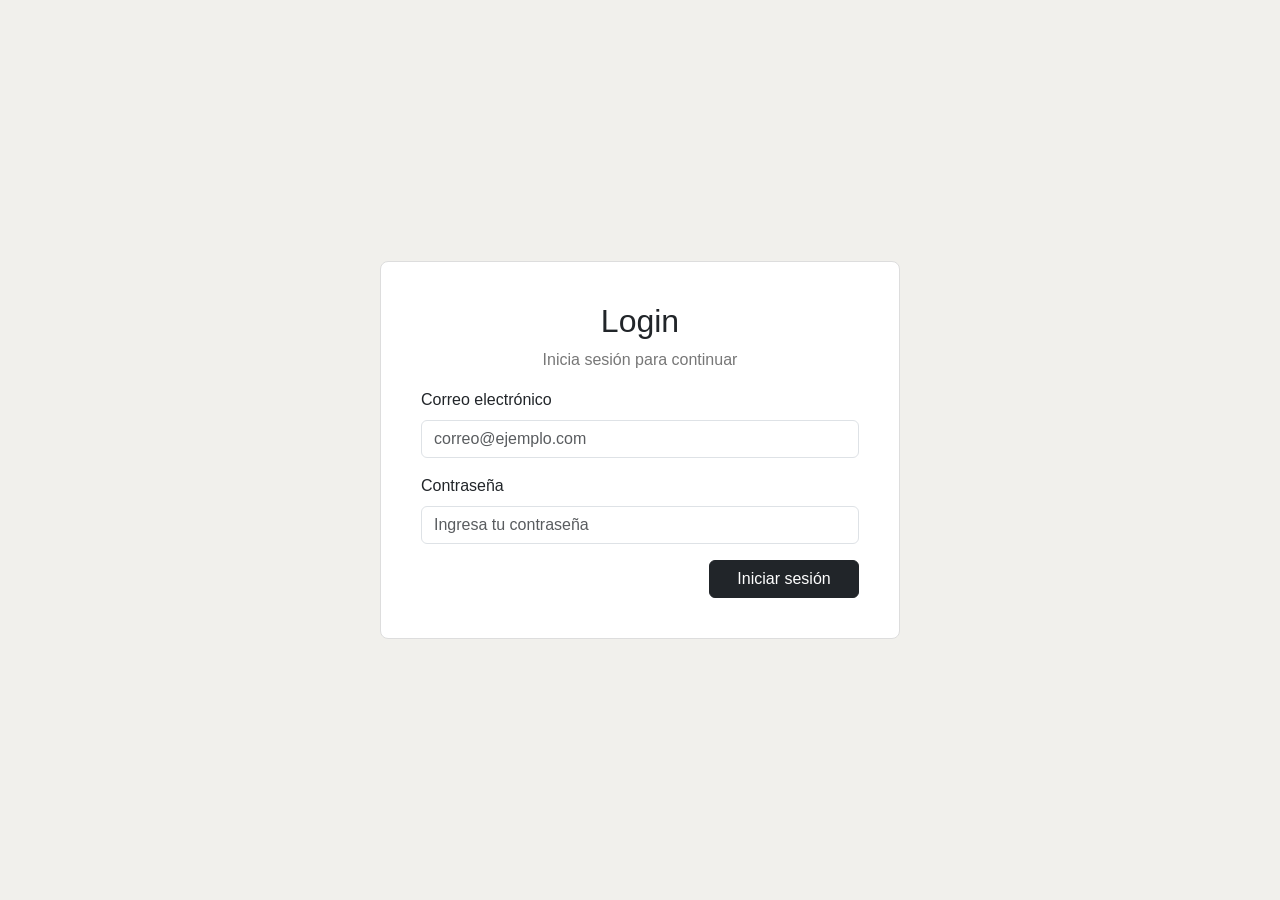
==== index.html @ edaa7eb1 "Primer commit" ====
<!doctype html>
<html lang="es">
  <head>
    <meta charset="UTF-8" />
    <meta name="viewport" content="width=device-width, initial-scale=1.0" />

    <title>Mi Sistema</title>
    <link href="https://cdn.jsdelivr.net/npm/bootstrap@5.3.3/dist/css/bootstrap.min.css" rel="stylesheet" />
    <link rel="stylesheet" href="css/index.css" />
  </head>

  <body>
    <!-- Navbar -->
    <nav class="navbar navbar-dark bg-dark">
      <div class="container-fluid">
        <!-- Botón hamburguesa -->
        <button class="btn btn-dark" id="btnMenu" type="button" aria-label="Abrir menú">☰</button>

        <span class="navbar-brand mb-0 h1"> Sistema </span>

        <div class="dropdown">
          <button
            class="btn btn-dark dropdown-toggle"
            type="button"
            data-bs-toggle="dropdown"
            aria-expanded="false"
            id="usuarioNavbar"
          >
            Usuario
          </button>

          <ul class="dropdown-menu dropdown-menu-end">
            <li>
              <button class="dropdown-item" onclick="cerrarSesion()">Salir del sistema</button>
            </li>
          </ul>
        </div>
      </div>
    </nav>

    <main class="container mt-4">
      <h2>Bienvenido al sistema</h2>
    </main>

    <script src="https://cdn.jsdelivr.net/npm/bootstrap@5.3.3/dist/js/bootstrap.bundle.min.js"></script>
    <script src="js/index.js"></script>
  </body>
</html>
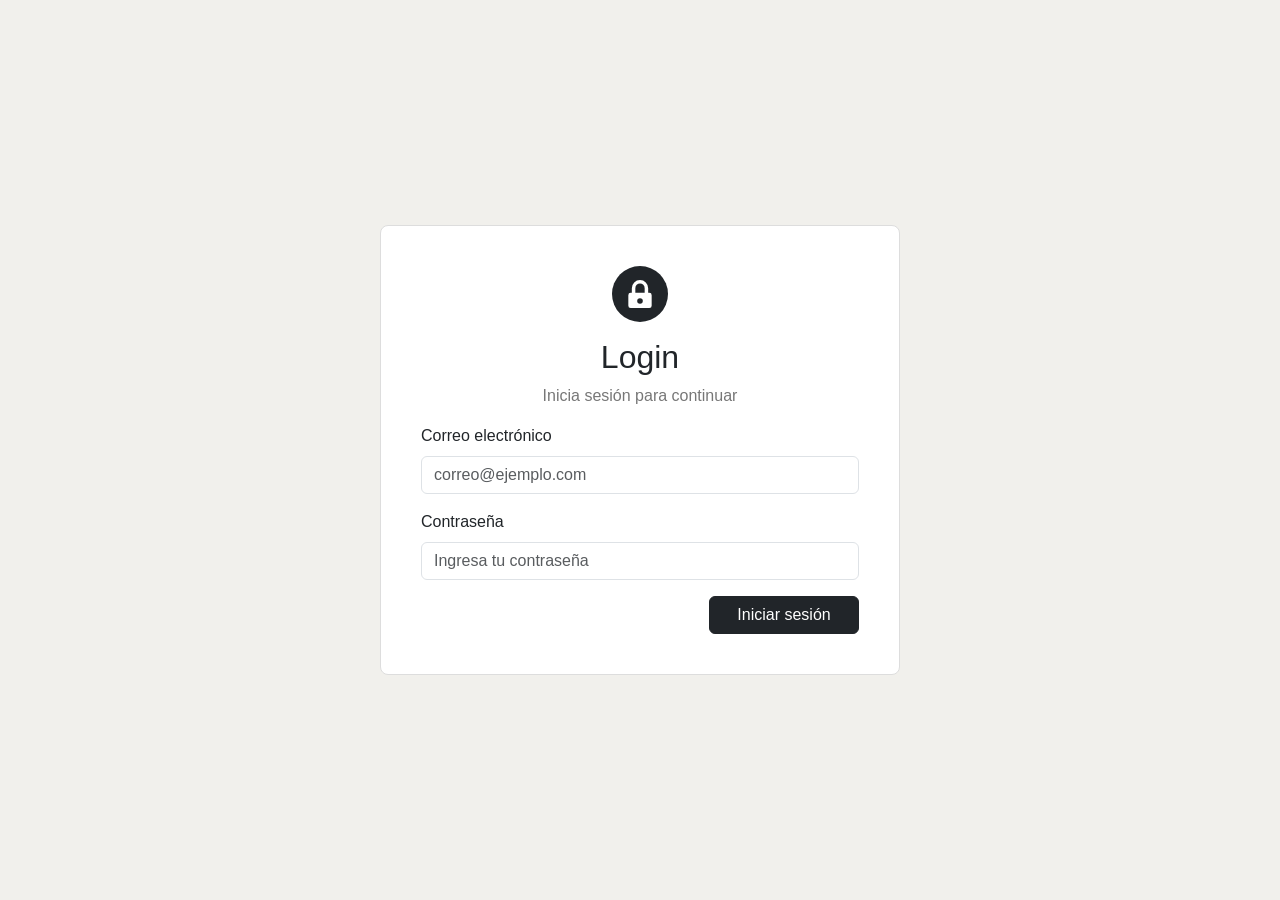
==== commit f07138eb: "Segunda parte actividad" ====
--- a/index.html
+++ b/index.html
@@ -5,6 +5,7 @@
     <meta name="viewport" content="width=device-width, initial-scale=1.0" />
 
     <title>Mi Sistema</title>
+    <link rel="icon" href="img/logo.svg" type="image/svg+xml" />
     <link href="https://cdn.jsdelivr.net/npm/bootstrap@5.3.3/dist/css/bootstrap.min.css" rel="stylesheet" />
     <link rel="stylesheet" href="css/index.css" />
   </head>
@@ -13,10 +14,13 @@
     <!-- Navbar -->
     <nav class="navbar navbar-dark bg-dark">
       <div class="container-fluid">
-        <!-- Botón hamburguesa -->
-        <button class="btn btn-dark" id="btnMenu" type="button" aria-label="Abrir menú">☰</button>
+        <!-- Botón hamburguesa: abre/cierra la sidebar -->
+        <button class="btn btn-dark" id="btnMenu" type="button" aria-label="Abrir menú" aria-expanded="true">☰</button>
 
-        <span class="navbar-brand mb-0 h1"> Sistema </span>
+        <span class="navbar-brand mb-0 h1 d-flex align-items-center gap-2">
+          <img src="img/logo.svg" alt="" width="28" height="28" />
+          Sistema
+        </span>
 
         <div class="dropdown">
           <button
@@ -38,11 +42,148 @@
       </div>
     </nav>
 
-    <main class="container mt-4">
-      <h2>Bienvenido al sistema</h2>
-    </main>
+    <div class="layout">
+      <!-- Sidebar -->
+      <aside class="sidebar" id="sidebar">
+        <ul class="nav flex-column">
+          <li class="nav-item">
+            <a class="nav-link enlace-vista activo" href="#" data-vista="inicio">🏠 Inicio</a>
+          </li>
+
+          <li class="nav-item">
+            <a
+              class="nav-link d-flex justify-content-between align-items-center"
+              href="#"
+              data-bs-toggle="collapse"
+              data-bs-target="#submenuUsuarios"
+              aria-expanded="false"
+              aria-controls="submenuUsuarios"
+              id="toggleUsuarios"
+            >
+              <span>👤 Usuarios</span>
+              <span class="flecha">▾</span>
+            </a>
+            <ul class="collapse submenu" id="submenuUsuarios">
+              <li>
+                <a class="nav-link enlace-vista" href="#" data-vista="captura">Captura</a>
+              </li>
+            </ul>
+          </li>
+
+          <li class="nav-item">
+            <a class="nav-link enlace-vista" href="#" data-vista="alumnos">🎓 Alumnos</a>
+          </li>
+        </ul>
+      </aside>
+
+      <!-- Contenido principal -->
+      <main class="contenido" id="contenido">
+
+        <!-- Vista: Inicio -->
+        <section class="vista" id="vista-inicio">
+          <h2>Bienvenido al sistema</h2>
+          <p class="text-muted">
+            Usa el menú lateral para capturar usuarios nuevos (Usuarios &rsaquo; Captura)
+            o para registrar alumnos y calcular su edad (Alumnos).
+          </p>
+        </section>
+
+        <!-- Vista: Usuarios > Captura -->
+        <section class="vista d-none" id="vista-captura">
+          <h2>Usuarios &rsaquo; Captura</h2>
+          <p class="text-muted">Formulario validado con <code>validarCorreo()</code> y <code>validarPassword()</code> de utileria.js.</p>
+
+          <form id="formCaptura" novalidate class="formulario-angosto">
+            <div class="mb-3">
+              <label class="form-label" for="capNombre">Nombre de usuario</label>
+              <input type="text" class="form-control" id="capNombre" placeholder="Nombre completo" />
+              <div class="form-text text-danger" id="errorCapNombre"></div>
+            </div>
+
+            <div class="mb-3">
+              <label class="form-label" for="capCorreo">Correo electrónico</label>
+              <input type="email" class="form-control" id="capCorreo" placeholder="usuario@correo.com" />
+              <div class="form-text text-danger" id="errorCapCorreo"></div>
+            </div>
+
+            <div class="mb-3">
+              <label class="form-label" for="capPassword">Contraseña</label>
+              <input type="password" class="form-control" id="capPassword" placeholder="Mín. 8 caracteres" />
+              <div class="form-text text-danger" id="errorCapPassword"></div>
+            </div>
+
+            <button type="submit" class="btn btn-dark">Guardar usuario</button>
+            <span class="ms-2 text-success" id="exitoCaptura"></span>
+          </form>
+
+          <table class="table table-sm mt-4" id="tablaUsuarios">
+            <thead>
+              <tr><th>Nombre</th><th>Correo</th></tr>
+            </thead>
+            <tbody></tbody>
+          </table>
+        </section>
+
+        <!-- Vista: Alumnos -->
+        <section class="vista d-none" id="vista-alumnos">
+          <h2>Alumnos</h2>
+          <p class="text-muted">
+            El número de control se valida con <code>validarLongitud()</code> (6 dígitos) y la edad
+            se calcula con <code>calcularEdad()</code> / <code>esMayorDeEdad()</code> de utileria.js.
+          </p>
+
+          <form id="formAlumno" novalidate class="formulario-angosto">
+            <div class="mb-3">
+              <label class="form-label" for="alNombre">Nombre del alumno</label>
+              <input type="text" class="form-control" id="alNombre" placeholder="Nombre completo" />
+              <div class="form-text text-danger" id="errorAlNombre"></div>
+            </div>
+
+            <div class="mb-3">
+              <label class="form-label" for="alControl">Número de control (6 dígitos)</label>
+              <input type="text" class="form-control" id="alControl" maxlength="6" placeholder="202310" inputmode="numeric" />
+              <div class="form-text text-danger" id="errorAlControl"></div>
+            </div>
+
+            <div class="mb-3">
+              <label class="form-label" for="alFecha">Fecha de nacimiento</label>
+              <input type="date" class="form-control" id="alFecha" />
+              <div class="form-text text-danger" id="errorAlFecha"></div>
+            </div>
+
+            <button type="submit" class="btn btn-dark">Registrar y calcular edad</button>
+          </form>
+
+          <table class="table table-sm mt-4" id="tablaAlumnos">
+            <thead>
+              <tr><th>Nombre</th><th>No. control</th><th>Edad</th></tr>
+            </thead>
+            <tbody></tbody>
+          </table>
+        </section>
+
+      </main>
+    </div>
+
+    <!-- Modal de edad -->
+    <div class="modal fade" id="modalEdad" tabindex="-1" aria-labelledby="modalEdadTitulo" aria-hidden="true">
+      <div class="modal-dialog modal-dialog-centered">
+        <div class="modal-content">
+          <div class="modal-header">
+            <h5 class="modal-title" id="modalEdadTitulo">Edad calculada</h5>
+            <button type="button" class="btn-close" data-bs-dismiss="modal" aria-label="Cerrar"></button>
+          </div>
+          <div class="modal-body text-center">
+            <p class="mb-1" id="modalEdadNombre"></p>
+            <div class="modal-edad-numero" id="modalEdadNumero">--</div>
+            <span class="badge" id="modalEdadBadge"></span>
+          </div>
+        </div>
+      </div>
+    </div>
 
     <script src="https://cdn.jsdelivr.net/npm/bootstrap@5.3.3/dist/js/bootstrap.bundle.min.js"></script>
+    <script src="js/utileria.js"></script>
     <script src="js/index.js"></script>
   </body>
 </html>
--- a/css/index.css
+++ b/css/index.css
@@ -0,0 +1,105 @@
+body {
+  margin: 0;
+  font-family: Arial, Helvetica, sans-serif;
+  background-color: #f1f0ec;
+}
+
+/* ------------------------------- layout general ------------------------------- */
+
+.layout {
+  display: flex;
+  min-height: calc(100vh - 56px); /* 56px = alto típico de la navbar de Bootstrap */
+}
+
+.contenido {
+  flex: 1;
+  padding: 24px;
+  transition: margin-left 0.25s ease;
+}
+
+/* ---------------------------------- sidebar ---------------------------------- */
+
+.sidebar {
+  width: 240px;
+  background-color: #212529;
+  color: #f1f0ec;
+  flex-shrink: 0;
+  overflow-y: auto;
+  transition: margin-left 0.25s ease;
+}
+
+.sidebar .nav-link {
+  color: #d7d7d7;
+  padding: 10px 16px;
+  cursor: pointer;
+}
+
+.sidebar .nav-link:hover,
+.sidebar .nav-link.activo {
+  background-color: #343a40;
+  color: #ffffff;
+}
+
+.sidebar .flecha {
+  transition: transform 0.2s ease;
+}
+
+.sidebar [aria-expanded="true"] .flecha {
+  transform: rotate(180deg);
+}
+
+.submenu {
+  list-style: none;
+  margin: 0;
+  padding: 0;
+  background-color: #1a1d20;
+}
+
+.submenu .nav-link {
+  padding-left: 40px;
+  font-size: 0.92rem;
+}
+
+/* Sidebar colapsada (botón hamburguesa) */
+body.sidebar-cerrada .sidebar {
+  margin-left: -240px;
+}
+
+/* En pantallas chicas, la sidebar empieza cerrada y flota encima del contenido */
+@media (max-width: 768px) {
+  .sidebar {
+    position: fixed;
+    top: 56px;
+    bottom: 0;
+    left: 0;
+    z-index: 1030;
+  }
+  body:not(.sidebar-cerrada) .sidebar {
+    box-shadow: 4px 0 12px rgba(0, 0, 0, 0.25);
+  }
+  body.sidebar-cerrada .sidebar {
+    margin-left: -240px;
+  }
+  body:not(.sidebar-cerrada) .contenido {
+    margin-left: 0;
+  }
+}
+
+/* -------------------------------- vistas / forms -------------------------------- */
+
+.vista.d-none {
+  display: none;
+}
+
+.formulario-angosto {
+  max-width: 420px;
+}
+
+/* ----------------------------------- modal ----------------------------------- */
+
+.modal-edad-numero {
+  font-size: 48px;
+  font-weight: 700;
+  color: #212529;
+  margin: 8px 0;
+}
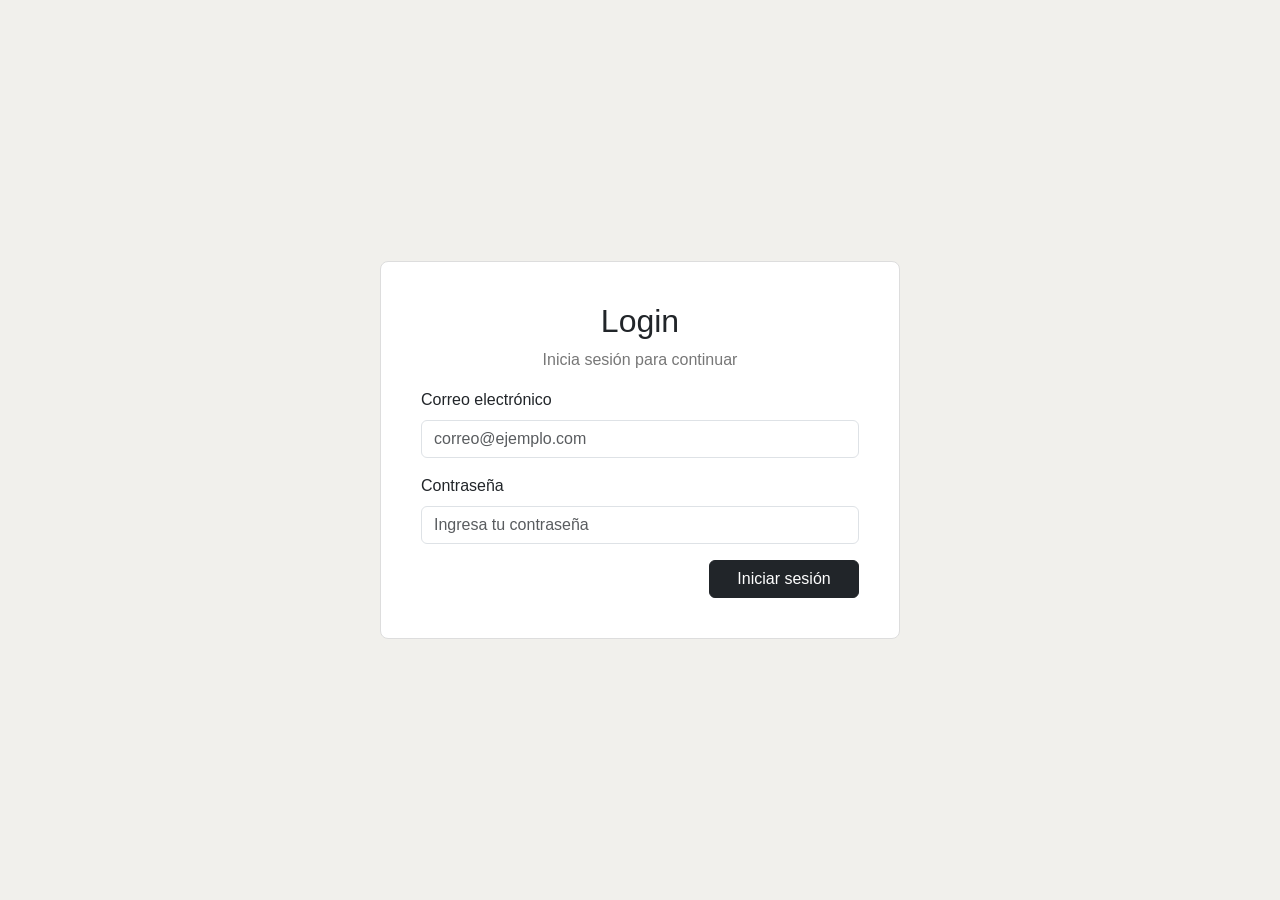
==== commit 2e19a596: "Implementacion de Boostrap" ====
--- a/index.html
+++ b/index.html
@@ -7,6 +7,7 @@
     <title>Mi Sistema</title>
     <link rel="icon" href="img/logo.svg" type="image/svg+xml" />
     <link href="https://cdn.jsdelivr.net/npm/bootstrap@5.3.3/dist/css/bootstrap.min.css" rel="stylesheet" />
+    <link rel="stylesheet" href="https://cdn.jsdelivr.net/npm/bootstrap-icons@1.11.3/font/bootstrap-icons.min.css" />
     <link rel="stylesheet" href="css/index.css" />
   </head>
 
@@ -15,7 +16,9 @@
     <nav class="navbar navbar-dark bg-dark">
       <div class="container-fluid">
         <!-- Botón hamburguesa: abre/cierra la sidebar -->
-        <button class="btn btn-dark" id="btnMenu" type="button" aria-label="Abrir menú" aria-expanded="true">☰</button>
+        <button class="btn btn-dark" id="btnMenu" type="button" aria-label="Abrir menú" aria-expanded="false">
+          ☰
+        </button>
 
         <span class="navbar-brand mb-0 h1 d-flex align-items-center gap-2">
           <img src="img/logo.svg" alt="" width="28" height="28" />
@@ -47,7 +50,10 @@
       <aside class="sidebar" id="sidebar">
         <ul class="nav flex-column">
           <li class="nav-item">
-            <a class="nav-link enlace-vista activo" href="#" data-vista="inicio">🏠 Inicio</a>
+            <a class="nav-link enlace-vista activo" href="#" data-vista="inicio">
+              <i class="bi bi-house"></i>
+              <span>Inicio</span>
+            </a>
           </li>
 
           <li class="nav-item">
@@ -60,8 +66,13 @@
               aria-controls="submenuUsuarios"
               id="toggleUsuarios"
             >
-              <span>👤 Usuarios</span>
-              <span class="flecha">▾</span>
+              <span>
+                <i class="bi bi-people"></i>
+                Usuarios
+              </span>
+              <span class="flecha">
+                <i class="bi bi-chevron-down"></i>
+              </span>
             </a>
             <ul class="collapse submenu" id="submenuUsuarios">
               <li>
@@ -71,27 +82,31 @@
           </li>
 
           <li class="nav-item">
-            <a class="nav-link enlace-vista" href="#" data-vista="alumnos">🎓 Alumnos</a>
+            <a class="nav-link enlace-vista" href="#" data-vista="alumnos">
+              <i class="bi bi-mortarboard"></i>
+              <span>Alumnos</span>
+            </a>
           </li>
         </ul>
       </aside>
 
       <!-- Contenido principal -->
       <main class="contenido" id="contenido">
-
         <!-- Vista: Inicio -->
         <section class="vista" id="vista-inicio">
           <h2>Bienvenido al sistema</h2>
           <p class="text-muted">
-            Usa el menú lateral para capturar usuarios nuevos (Usuarios &rsaquo; Captura)
-            o para registrar alumnos y calcular su edad (Alumnos).
+            Usa el menú lateral para capturar usuarios nuevos (Usuarios &rsaquo; Captura) o para registrar alumnos y
+            calcular su edad (Alumnos).
           </p>
         </section>
 
         <!-- Vista: Usuarios > Captura -->
         <section class="vista d-none" id="vista-captura">
           <h2>Usuarios &rsaquo; Captura</h2>
-          <p class="text-muted">Formulario validado con <code>validarCorreo()</code> y <code>validarPassword()</code> de utileria.js.</p>
+          <p class="text-muted">
+            Formulario validado con <code>validarCorreo()</code> y <code>validarPassword()</code> de utileria.js.
+          </p>
 
           <form id="formCaptura" novalidate class="formulario-angosto">
             <div class="mb-3">
@@ -118,7 +133,10 @@
 
           <table class="table table-sm mt-4" id="tablaUsuarios">
             <thead>
-              <tr><th>Nombre</th><th>Correo</th></tr>
+              <tr>
+                <th>Nombre</th>
+                <th>Correo</th>
+              </tr>
             </thead>
             <tbody></tbody>
           </table>
@@ -128,8 +146,8 @@
         <section class="vista d-none" id="vista-alumnos">
           <h2>Alumnos</h2>
           <p class="text-muted">
-            El número de control se valida con <code>validarLongitud()</code> (6 dígitos) y la edad
-            se calcula con <code>calcularEdad()</code> / <code>esMayorDeEdad()</code> de utileria.js.
+            El número de control se valida con <code>validarLongitud()</code> (6 dígitos) y la edad se calcula con
+            <code>calcularEdad()</code> / <code>esMayorDeEdad()</code> de utileria.js.
           </p>
 
           <form id="formAlumno" novalidate class="formulario-angosto">
@@ -141,7 +159,14 @@
 
             <div class="mb-3">
               <label class="form-label" for="alControl">Número de control (6 dígitos)</label>
-              <input type="text" class="form-control" id="alControl" maxlength="6" placeholder="202310" inputmode="numeric" />
+              <input
+                type="text"
+                class="form-control"
+                id="alControl"
+                maxlength="6"
+                placeholder="202310"
+                inputmode="numeric"
+              />
               <div class="form-text text-danger" id="errorAlControl"></div>
             </div>
 
@@ -156,12 +181,15 @@
 
           <table class="table table-sm mt-4" id="tablaAlumnos">
             <thead>
-              <tr><th>Nombre</th><th>No. control</th><th>Edad</th></tr>
+              <tr>
+                <th>Nombre</th>
+                <th>No. control</th>
+                <th>Edad</th>
+              </tr>
             </thead>
             <tbody></tbody>
           </table>
         </section>
-
       </main>
     </div>
 
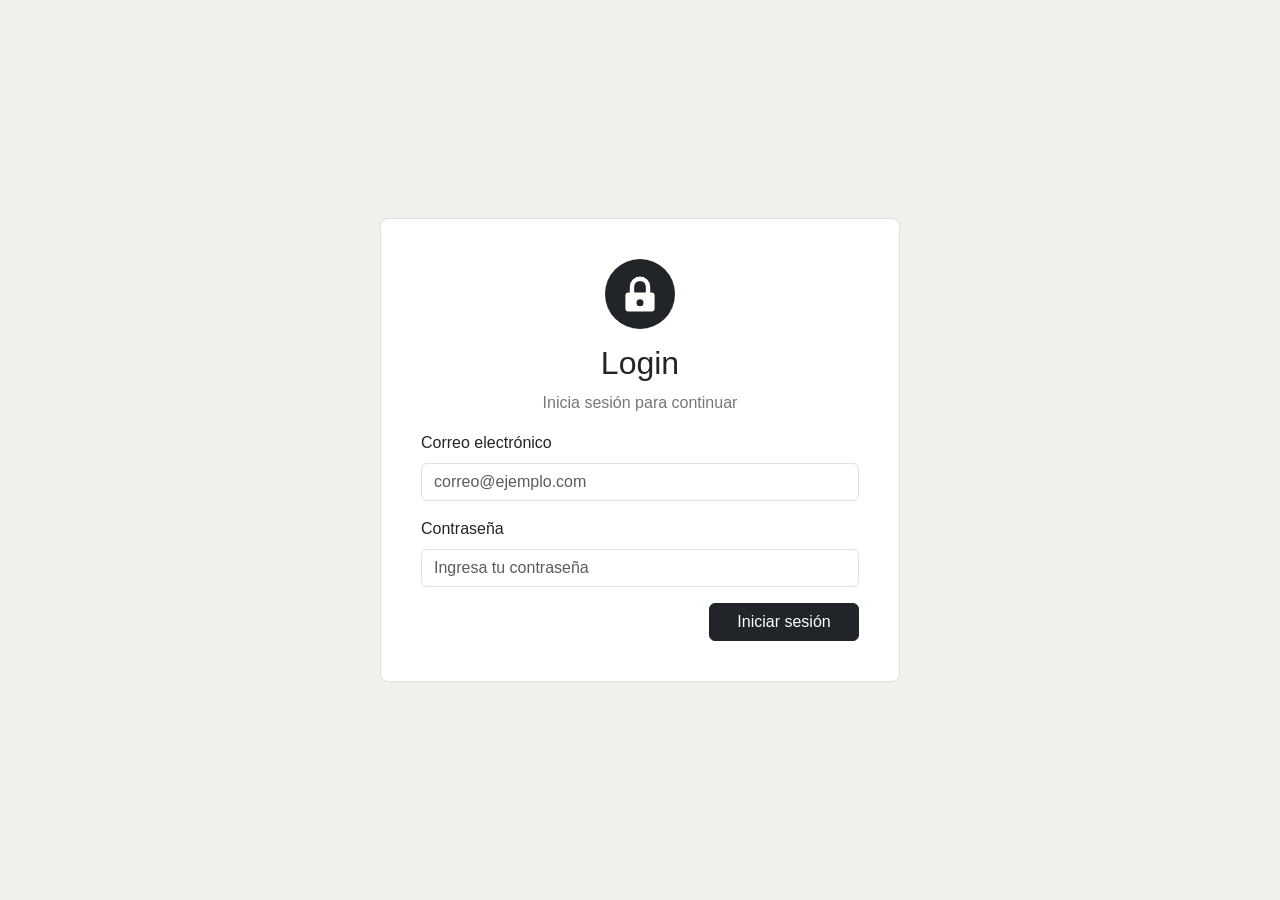
==== commit 1d227b65: "Actualizacion" ====
--- a/index.html
+++ b/index.html
@@ -4,7 +4,7 @@
     <meta charset="UTF-8" />
     <meta name="viewport" content="width=device-width, initial-scale=1.0" />
 
-    <title>Mi Sistema</title>
+    <title>Gestión Escolar</title>
     <link rel="icon" href="img/logo.svg" type="image/svg+xml" />
     <link href="https://cdn.jsdelivr.net/npm/bootstrap@5.3.3/dist/css/bootstrap.min.css" rel="stylesheet" />
     <link rel="stylesheet" href="https://cdn.jsdelivr.net/npm/bootstrap-icons@1.11.3/font/bootstrap-icons.min.css" />
@@ -22,7 +22,7 @@
 
         <span class="navbar-brand mb-0 h1 d-flex align-items-center gap-2">
           <img src="img/logo.svg" alt="" width="28" height="28" />
-          Sistema
+          Sistema de Gestión Escolar
         </span>
 
         <div class="dropdown">
@@ -111,7 +111,7 @@
           <form id="formCaptura" novalidate class="formulario-angosto">
             <div class="mb-3">
               <label class="form-label" for="capNombre">Nombre de usuario</label>
-              <input type="text" class="form-control" id="capNombre" placeholder="Nombre completo" />
+              <input type="text" class="form-control" id="capNombre" placeholder="usuario" />
               <div class="form-text text-danger" id="errorCapNombre"></div>
             </div>
 
@@ -164,7 +164,7 @@
                 class="form-control"
                 id="alControl"
                 maxlength="6"
-                placeholder="202310"
+                placeholder="Ejemplo: 202310"
                 inputmode="numeric"
               />
               <div class="form-text text-danger" id="errorAlControl"></div>
